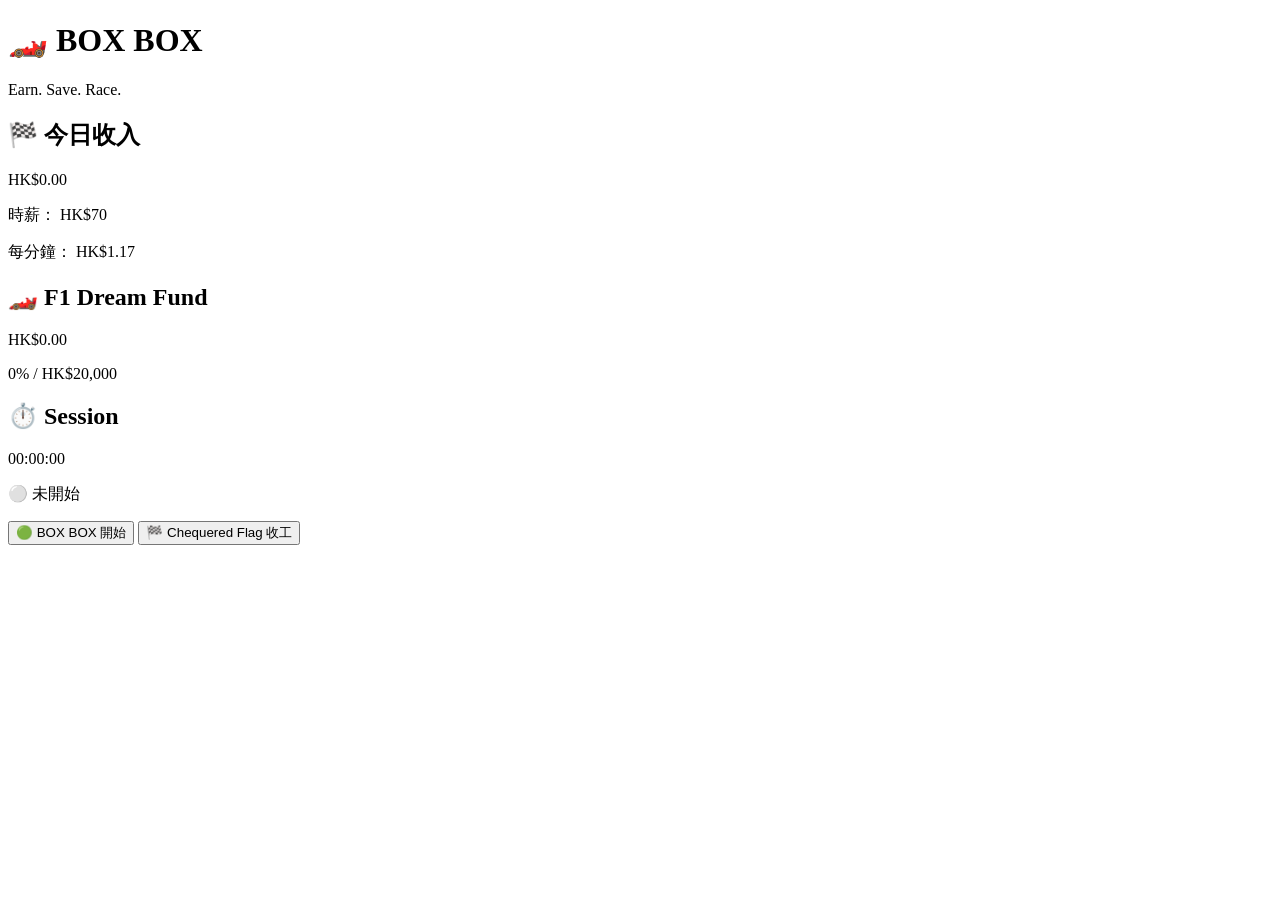
==== index.html @ 2337a4d5 "Add initial HTML structure for BOX BOX app" ====
<!DOCTYPE html>
<html lang="zh-Hant">
<head>
    <meta charset="UTF-8">
    <meta name="viewport" content="width=device-width, initial-scale=1.0">

    <title>BOX BOX</title>

    <link rel="stylesheet" href="style.css">
</head>

<body>

<div class="app">

    <header>
        <h1>🏎️ BOX BOX</h1>
        <p>Earn. Save. Race.</p>
    </header>


    <section class="card">

        <h2>🏁 今日收入</h2>

        <div id="todayMoney" class="money">
            HK$0.00
        </div>

        <p>
            時薪：
            <span id="hourRate">HK$70</span>
        </p>

        <p>
            每分鐘：
            <span id="minuteRate">
                HK$1.17
            </span>
        </p>

    </section>



    <section class="card">

        <h2>🏎️ F1 Dream Fund</h2>

        <div id="totalFund" class="money">
            HK$0.00
        </div>


        <div class="progressBox">

            <div id="progressBar"></div>

        </div>


        <p id="progressText">
            0% / HK$20,000
        </p>


    </section>



    <section class="card">

        <h2>⏱️ Session</h2>

        <p id="time">
            00:00:00
        </p>

        <p id="status">
            ⚪ 未開始
        </p>

    </section>



    <button id="startBtn">
        🟢 BOX BOX 開始
    </button>


    <button id="stopBtn">
        🏁 Chequered Flag 收工
    </button>



</div>


<script src="script.js"></script>

</body>
</html>
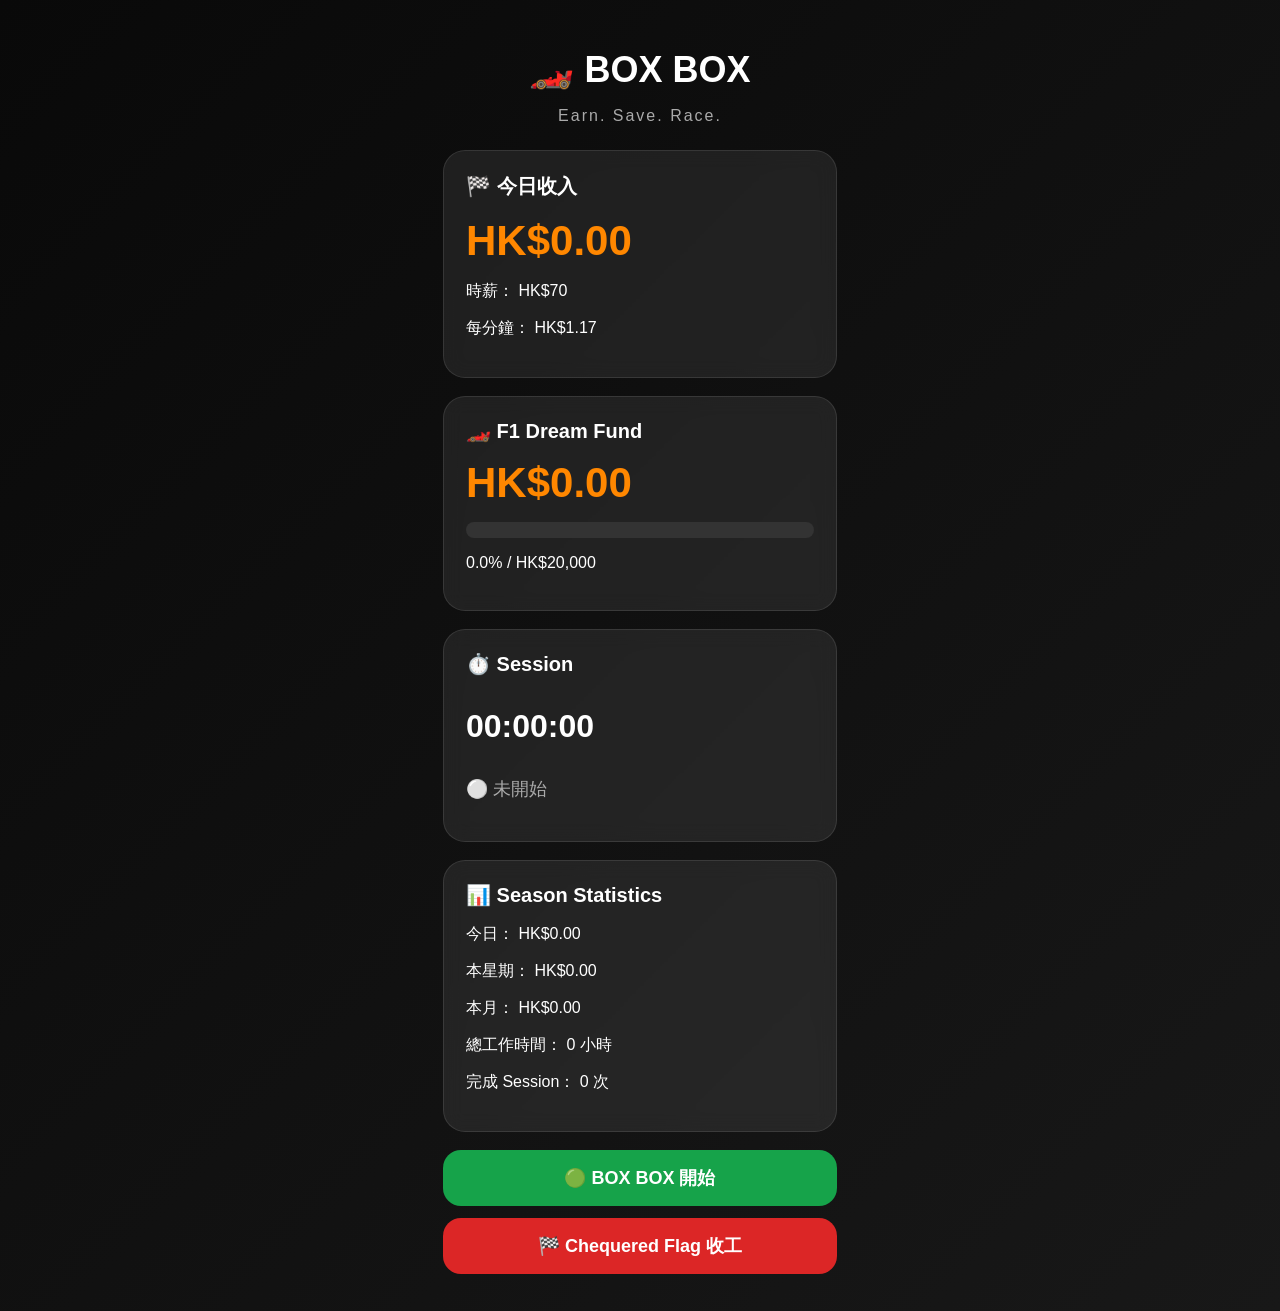
==== commit 90611c97: "Add season statistics section to index.html" ====
--- a/index.html
+++ b/index.html
@@ -82,7 +82,51 @@
 
     </section>
 
+<section class="card">
 
+<h2>📊 Season Statistics</h2>
+
+<p>
+今日：
+<span id="todayStat">
+HK$0.00
+</span>
+</p>
+
+
+<p>
+本星期：
+<span id="weekStat">
+HK$0.00
+</span>
+</p>
+
+
+<p>
+本月：
+<span id="monthStat">
+HK$0.00
+</span>
+</p>
+
+
+<p>
+總工作時間：
+<span id="workHours">
+0 小時
+</span>
+</p>
+
+
+<p>
+完成 Session：
+<span id="sessions">
+0 次
+</span>
+</p>
+
+
+</section>
 
     <button id="startBtn">
         🟢 BOX BOX 開始
--- a/style.css
+++ b/style.css
@@ -0,0 +1,237 @@
+/* BOX BOX v0.1
+   F1 inspired design
+*/
+
+* {
+    box-sizing: border-box;
+}
+
+
+body {
+
+    margin: 0;
+
+    min-height: 100vh;
+
+    background:
+        linear-gradient(
+            135deg,
+            #090909,
+            #181818
+        );
+
+    color: white;
+
+    font-family:
+        -apple-system,
+        BlinkMacSystemFont,
+        "SF Pro Display",
+        Arial,
+        sans-serif;
+
+}
+
+
+.app {
+
+    width: 100%;
+
+    max-width: 430px;
+
+    margin: auto;
+
+    padding: 25px 18px;
+
+}
+
+
+
+header {
+
+    text-align: center;
+
+    margin-bottom: 25px;
+
+}
+
+
+header h1 {
+
+    font-size: 36px;
+
+    margin-bottom: 5px;
+
+}
+
+
+header p {
+
+    color: #aaa;
+
+    letter-spacing: 2px;
+
+}
+
+
+
+/* 卡片 */
+
+.card {
+
+    background:
+        rgba(255,255,255,0.08);
+
+    backdrop-filter: blur(10px);
+
+    border-radius: 22px;
+
+    padding: 22px;
+
+    margin-bottom: 18px;
+
+    border:
+        1px solid
+        rgba(255,255,255,0.1);
+
+}
+
+
+
+.card h2 {
+
+    margin-top:0;
+
+    font-size:20px;
+
+}
+
+
+
+/* 金額 */
+
+.money {
+
+    font-size:42px;
+
+    font-weight:800;
+
+    color:#ff8700;
+
+    margin:15px 0;
+
+}
+
+
+
+/* 時間 */
+
+#time {
+
+    font-size:32px;
+
+    font-weight:bold;
+
+}
+
+
+
+/* 進度條 */
+
+.progressBox {
+
+    width:100%;
+
+    height:16px;
+
+    background:#333;
+
+    border-radius:20px;
+
+    overflow:hidden;
+
+}
+
+
+
+#progressBar {
+
+    height:100%;
+
+    width:0%;
+
+    background:
+
+        linear-gradient(
+            90deg,
+            #ff8700,
+            #ffb347
+        );
+
+    transition:
+        width 0.5s;
+
+}
+
+
+
+/* 狀態 */
+
+#status {
+
+    color:#aaa;
+
+    font-size:18px;
+
+}
+
+
+
+/* 按鈕 */
+
+button {
+
+    width:100%;
+
+    padding:16px;
+
+    margin-bottom:12px;
+
+    border:none;
+
+    border-radius:18px;
+
+    font-size:18px;
+
+    font-weight:bold;
+
+    cursor:pointer;
+
+}
+
+
+
+#startBtn {
+
+    background:#16a34a;
+
+    color:white;
+
+}
+
+
+
+#stopBtn {
+
+    background:#dc2626;
+
+    color:white;
+
+}
+
+
+
+button:active {
+
+    transform:scale(0.97);
+
+}
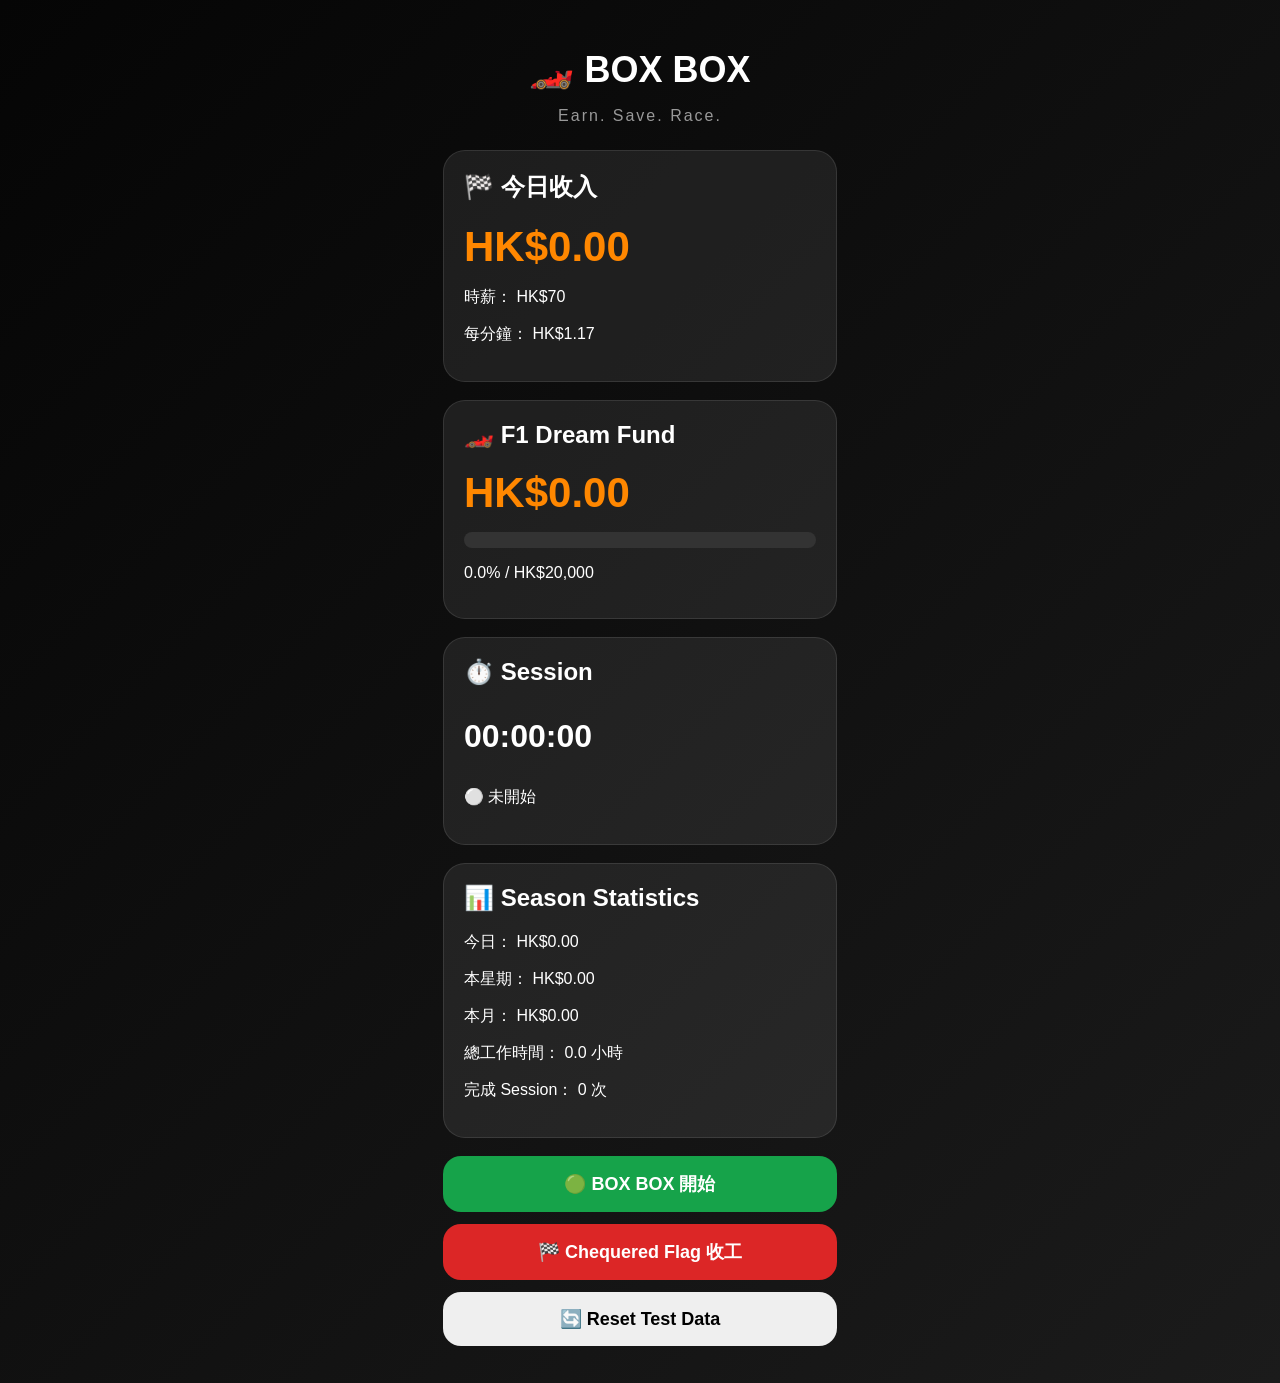
==== commit d500c713: "Add reset button to index.html" ====
--- a/index.html
+++ b/index.html
@@ -137,7 +137,9 @@
         🏁 Chequered Flag 收工
     </button>
 
-
+<button id="resetBtn">
+    🔄 Reset Test Data
+</button>
 
 </div>
 
--- a/style.css
+++ b/style.css
@@ -1,7 +1,3 @@
-/* BOX BOX v0.1
-   F1 inspired design
-*/
-
 * {
     box-sizing: border-box;
 }
@@ -9,38 +5,37 @@
 
 body {
 
-    margin: 0;
+    margin:0;
 
-    min-height: 100vh;
+    min-height:100vh;
 
     background:
-        linear-gradient(
-            135deg,
-            #090909,
-            #181818
-        );
+    linear-gradient(
+        135deg,
+        #050505,
+        #1b1b1b
+    );
 
-    color: white;
+    color:white;
 
     font-family:
-        -apple-system,
-        BlinkMacSystemFont,
-        "SF Pro Display",
-        Arial,
-        sans-serif;
+    -apple-system,
+    BlinkMacSystemFont,
+    "SF Pro Display",
+    Arial,
+    sans-serif;
 
 }
 
 
+
 .app {
 
-    width: 100%;
+    max-width:430px;
 
-    max-width: 430px;
+    margin:auto;
 
-    margin: auto;
-
-    padding: 25px 18px;
+    padding:25px 18px;
 
 }
 
@@ -48,50 +43,48 @@
 
 header {
 
-    text-align: center;
+    text-align:center;
 
-    margin-bottom: 25px;
-
-}
-
-
-header h1 {
-
-    font-size: 36px;
-
-    margin-bottom: 5px;
-
-}
-
-
-header p {
-
-    color: #aaa;
-
-    letter-spacing: 2px;
+    margin-bottom:25px;
 
 }
 
 
 
-/* 卡片 */
+header h1 {
+
+    font-size:36px;
+
+    margin-bottom:5px;
+
+}
+
+
+
+header p {
+
+    color:#999;
+
+    letter-spacing:2px;
+
+}
+
+
+
 
 .card {
 
     background:
-        rgba(255,255,255,0.08);
+    rgba(255,255,255,0.08);
 
-    backdrop-filter: blur(10px);
+    border-radius:22px;
 
-    border-radius: 22px;
+    padding:20px;
 
-    padding: 22px;
-
-    margin-bottom: 18px;
+    margin-bottom:18px;
 
     border:
-        1px solid
-        rgba(255,255,255,0.1);
+    1px solid rgba(255,255,255,0.1);
 
 }
 
@@ -101,13 +94,10 @@
 
     margin-top:0;
 
-    font-size:20px;
-
 }
 
 
 
-/* 金額 */
 
 .money {
 
@@ -123,23 +113,8 @@
 
 
 
-/* 時間 */
-
-#time {
-
-    font-size:32px;
-
-    font-weight:bold;
-
-}
-
-
-
-/* 進度條 */
 
 .progressBox {
-
-    width:100%;
 
     height:16px;
 
@@ -159,34 +134,25 @@
 
     width:0%;
 
-    background:
+    background:#ff8700;
 
-        linear-gradient(
-            90deg,
-            #ff8700,
-            #ffb347
-        );
-
-    transition:
-        width 0.5s;
+    transition:0.5s;
 
 }
 
 
 
-/* 狀態 */
 
-#status {
+#time {
 
-    color:#aaa;
+    font-size:32px;
 
-    font-size:18px;
+    font-weight:bold;
 
 }
 
 
 
-/* 按鈕 */
 
 button {
 
@@ -203,8 +169,6 @@
     font-size:18px;
 
     font-weight:bold;
-
-    cursor:pointer;
 
 }
 
@@ -227,11 +191,3 @@
     color:white;
 
 }
-
-
-
-button:active {
-
-    transform:scale(0.97);
-
-}
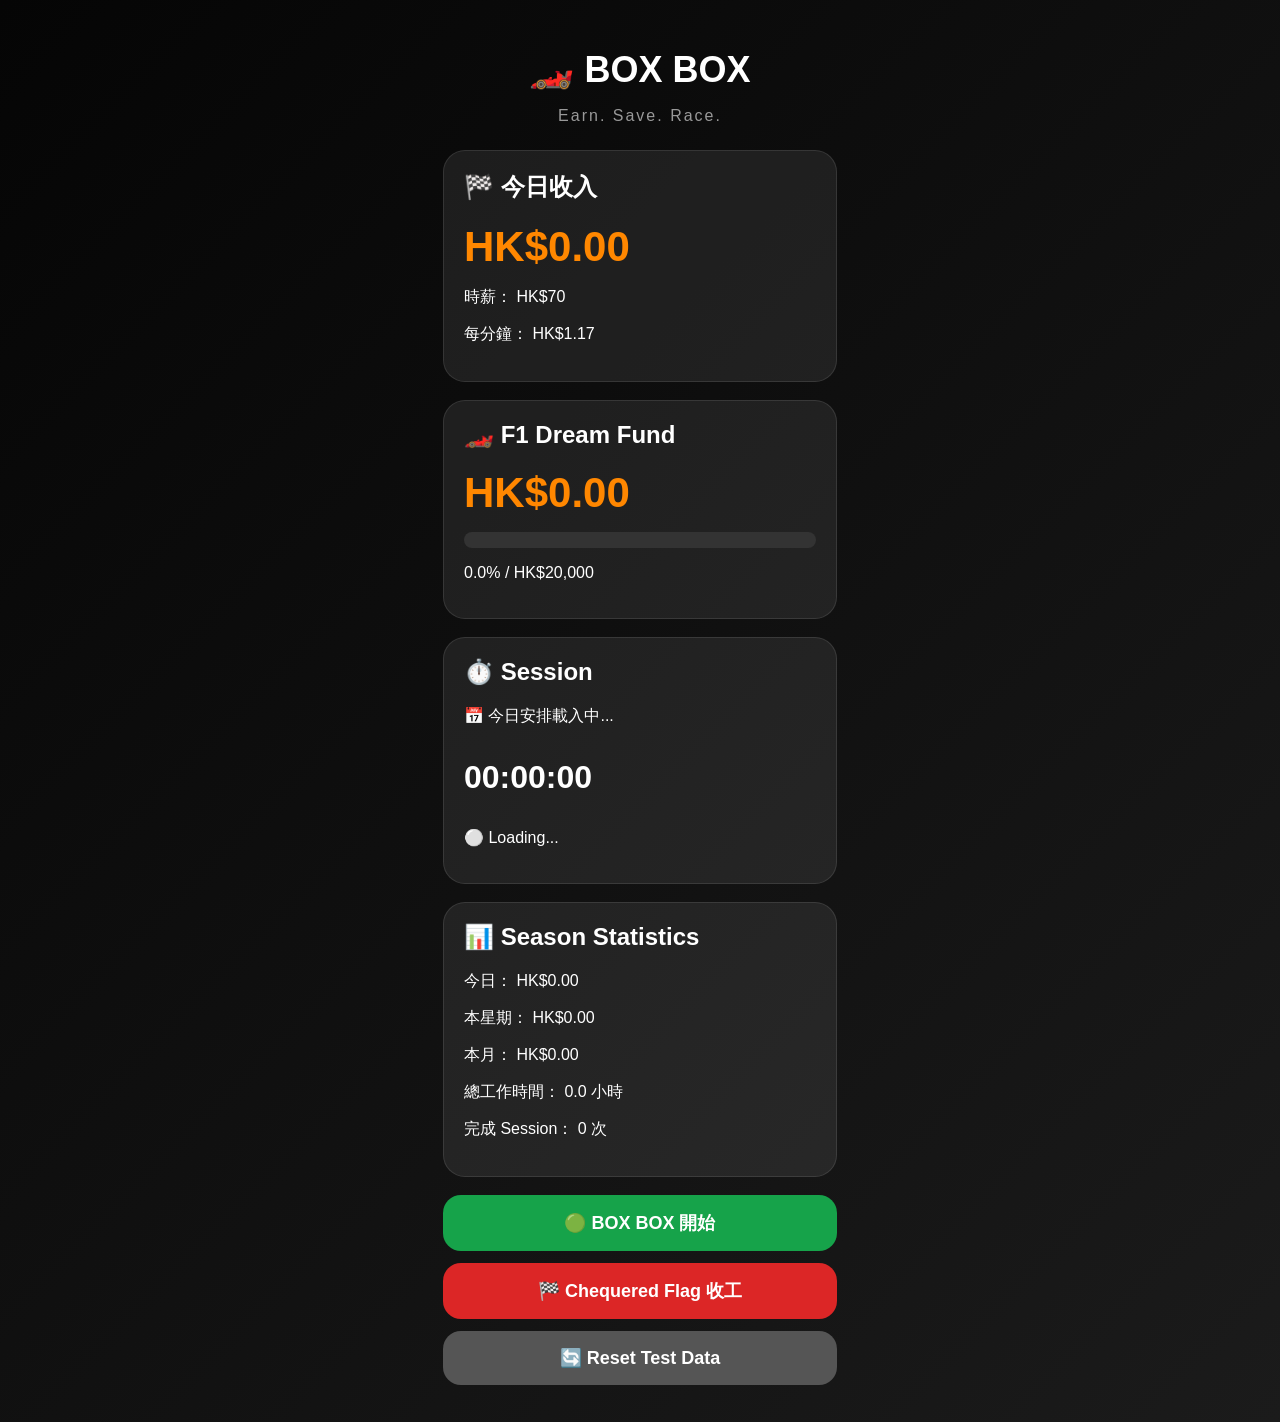
==== commit ea4e37f3: "Update session status message to 'Loading...'" ====
--- a/index.html
+++ b/index.html
@@ -71,14 +71,18 @@
     <section class="card">
 
         <h2>⏱️ Session</h2>
+<p id="scheduleStatus">
 
+📅 今日安排載入中...
+
+</p>
         <p id="time">
             00:00:00
         </p>
 
         <p id="status">
-            ⚪ 未開始
-        </p>
+⚪ Loading...
+</p>
 
     </section>
 
--- a/style.css
+++ b/style.css
@@ -150,7 +150,13 @@
     font-weight:bold;
 
 }
-
+#resetBtn {
+
+    background:#555;
+
+    color:white;
+
+}
 
 
 
@@ -191,3 +197,18 @@
     color:white;
 
 }
+input {
+
+width:100%;
+
+padding:12px;
+
+margin:10px 0 20px;
+
+border-radius:12px;
+
+border:none;
+
+font-size:18px;
+
+}
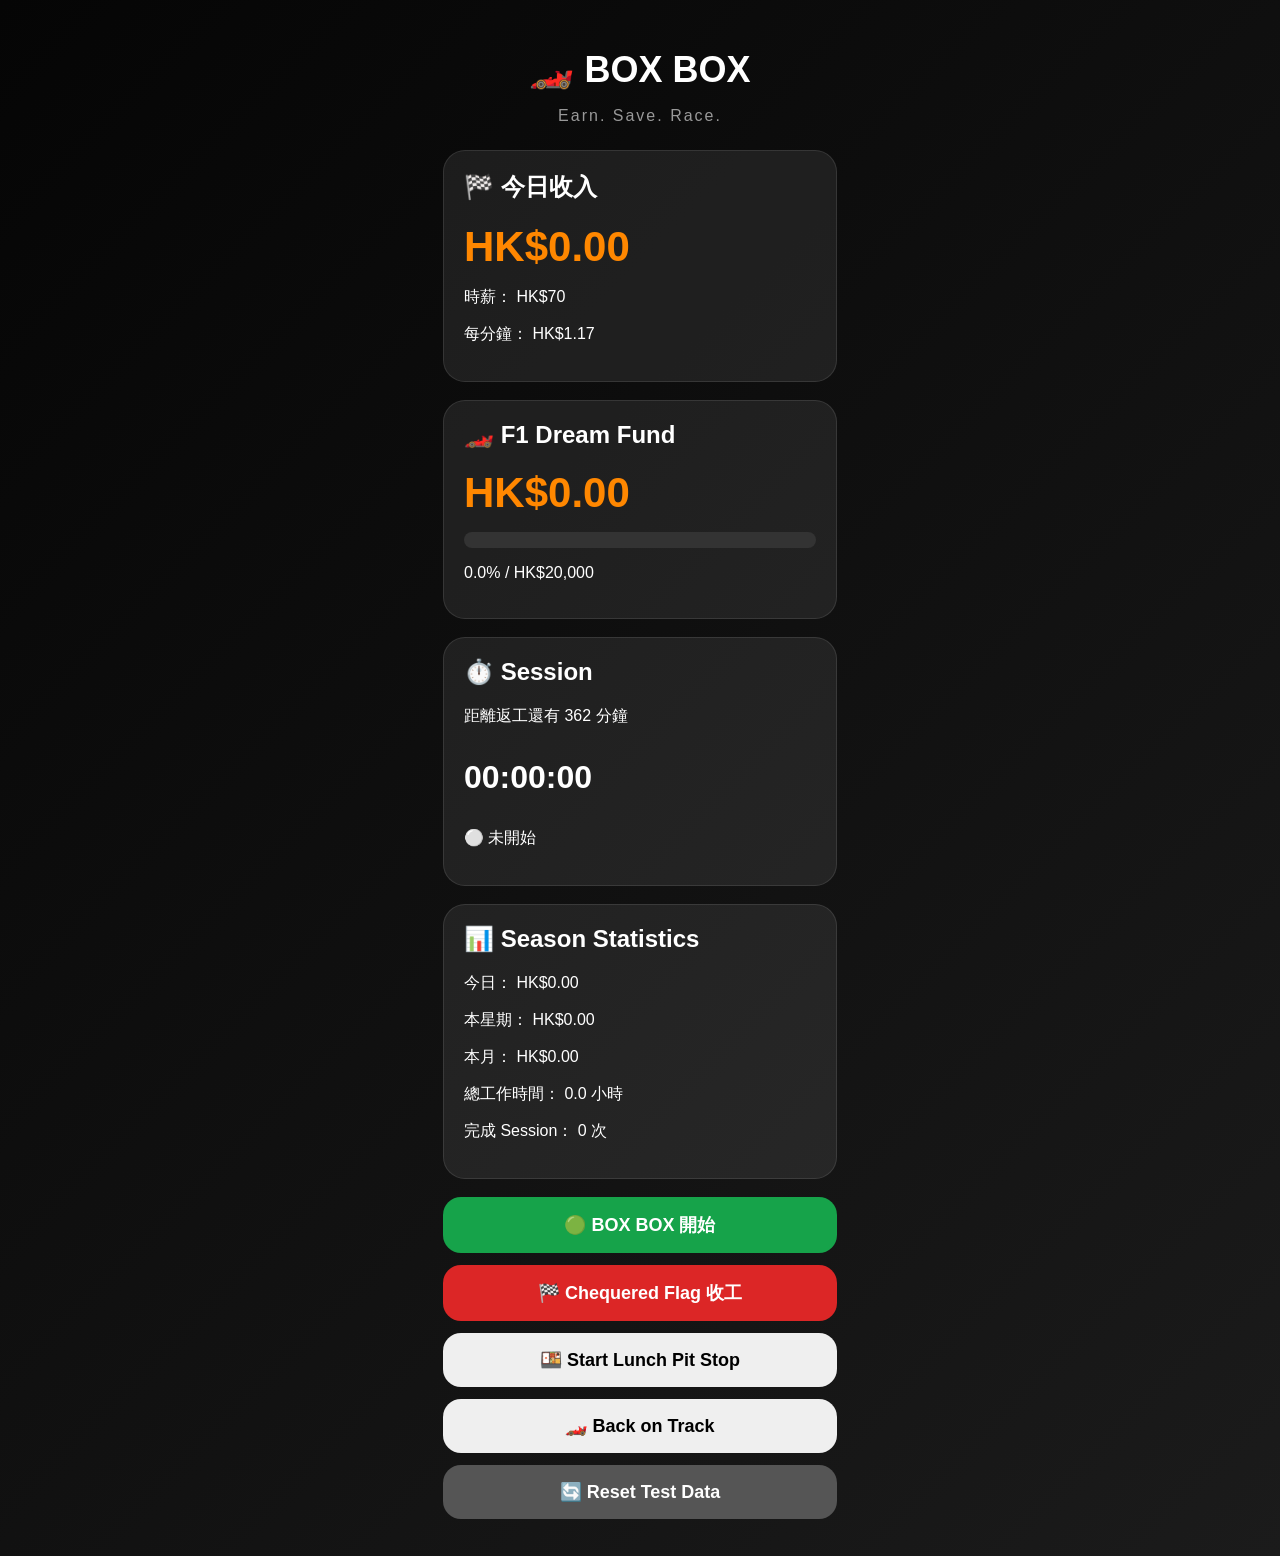
==== commit d3c4abf4: "Add lunch and resume buttons to index.html" ====
--- a/index.html
+++ b/index.html
@@ -140,7 +140,18 @@
     <button id="stopBtn">
         🏁 Chequered Flag 收工
     </button>
+<button id="lunchBtn">
 
+🍱 Start Lunch Pit Stop
+
+</button>
+
+
+<button id="resumeBtn">
+
+🏎️ Back on Track
+
+</button>
 <button id="resetBtn">
     🔄 Reset Test Data
 </button>
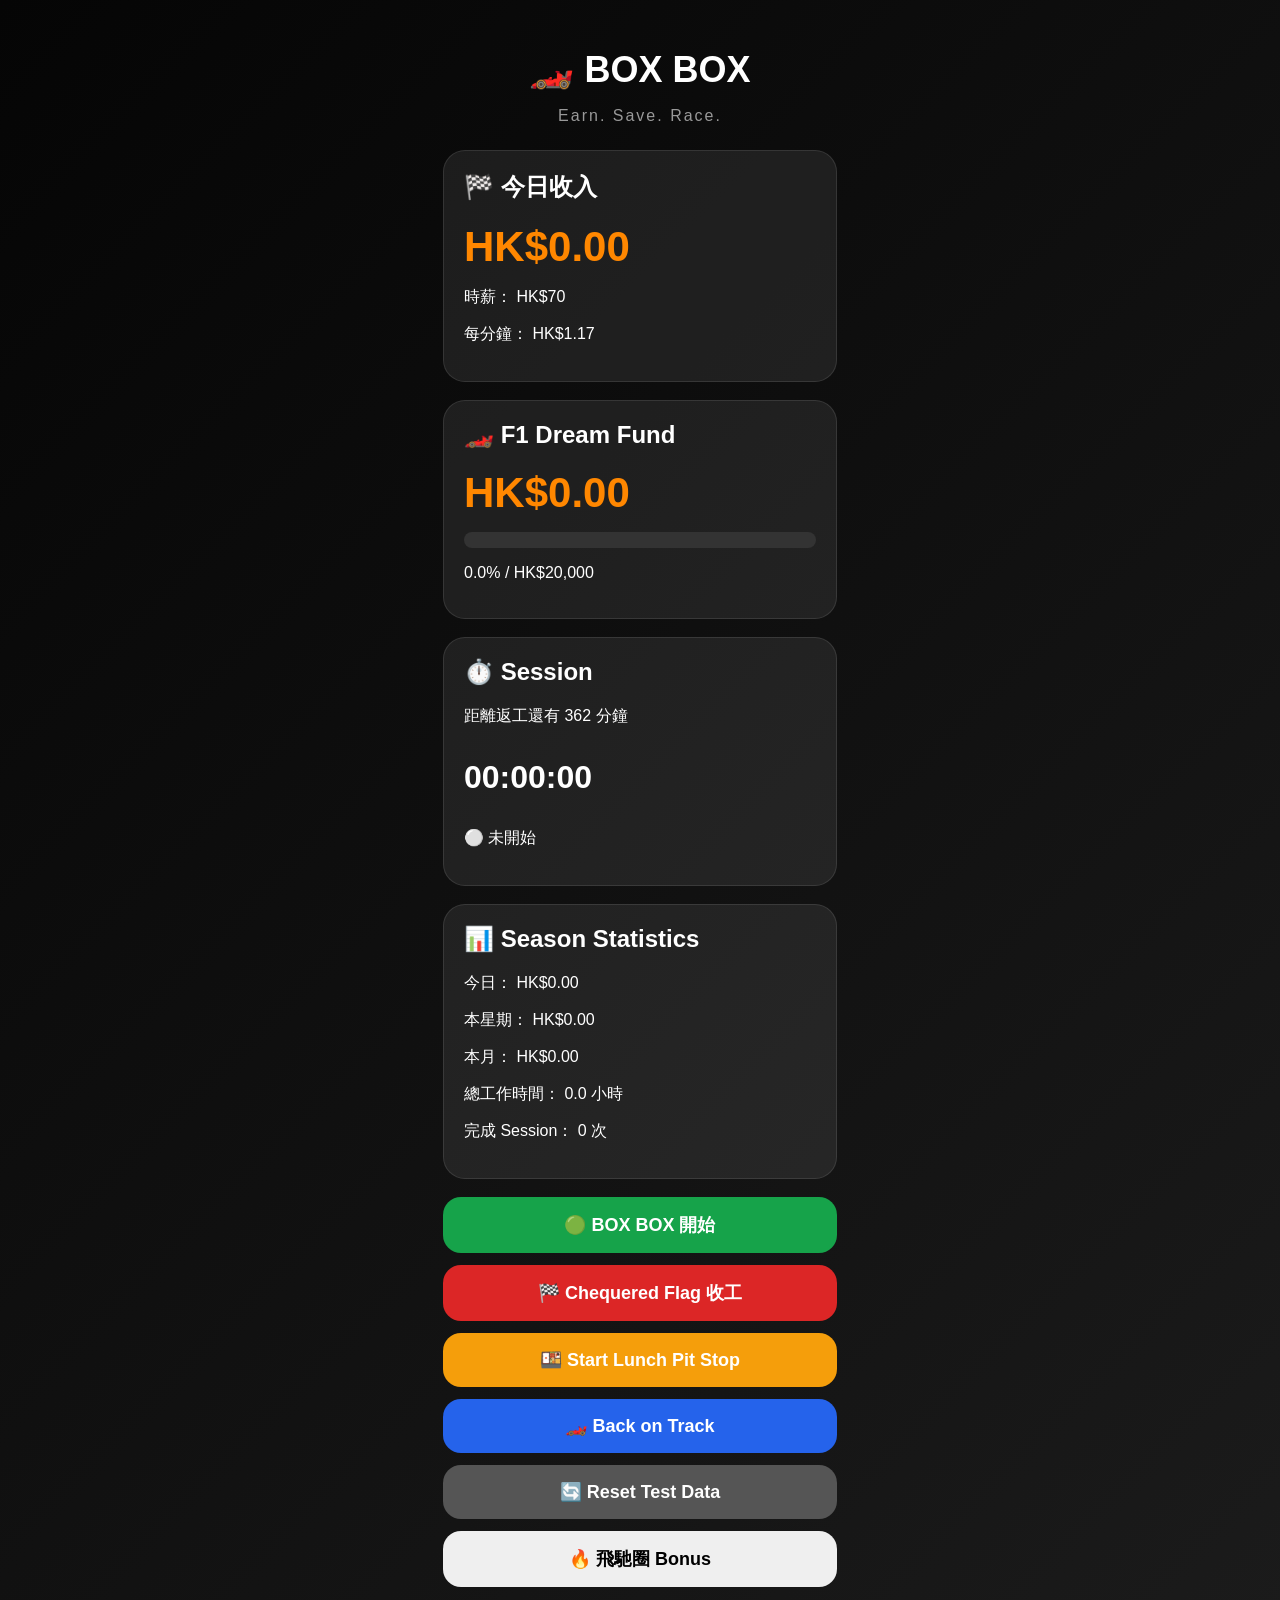
==== commit 6b05c1dd: "good c" ====
--- a/index.html
+++ b/index.html
@@ -155,7 +155,11 @@
 <button id="resetBtn">
     🔄 Reset Test Data
 </button>
+<button id="bonusBtn">
 
+🔥 飛馳圈 Bonus
+
+</button>
 </div>
 
 
--- a/style.css
+++ b/style.css
@@ -212,3 +212,25 @@
 font-size:18px;
 
 }
+#lunchBtn {
+
+background:#f59e0b;
+
+color:white;
+
+}
+
+
+
+#resumeBtn {
+
+background:#2563eb;
+
+color:white;
+
+}
+canvas {
+
+max-height:300px;
+
+}
